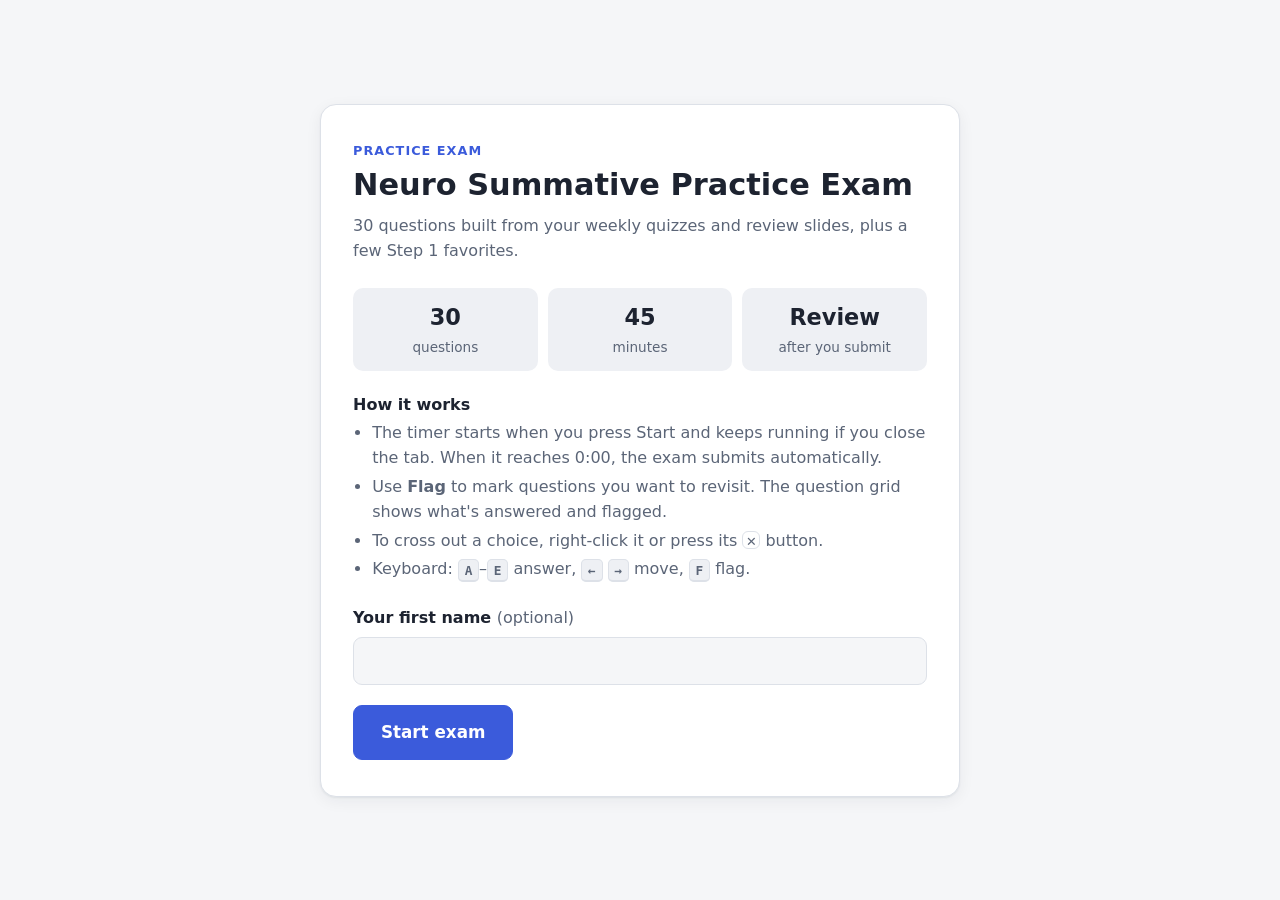
==== index.html @ 589f11c6 "First version of the neuro practice exam" ====
<!doctype html>
<html lang="en">
<head>
  <meta charset="utf-8">
  <meta name="viewport" content="width=device-width, initial-scale=1">
  <title>Neuro Practice Exam</title>
  <meta name="robots" content="noindex">
  <link rel="icon" href="data:image/svg+xml,<svg xmlns='http://www.w3.org/2000/svg' viewBox='0 0 100 100'><text y='.9em' font-size='90'>🧠</text></svg>">
  <link rel="stylesheet" href="css/styles.css">
</head>
<body>
  <main id="app">

    <!-- Start screen -->
    <section id="screen-start" class="screen start" hidden>
      <div class="start-card">
        <p class="eyebrow">Practice exam</p>
        <h1 id="exam-title"></h1>
        <p id="exam-subtitle" class="lede"></p>

        <ul class="facts">
          <li><strong id="fact-count"></strong><span>questions</span></li>
          <li><strong id="fact-time"></strong><span>minutes</span></li>
          <li><strong>Review</strong><span>after you submit</span></li>
        </ul>

        <div class="tips">
          <h2>How it works</h2>
          <ul>
            <li>The timer starts when you press Start and keeps running if you close the tab. When it reaches 0:00, the exam submits automatically.</li>
            <li>Use <strong>Flag</strong> to mark questions you want to revisit. The question grid shows what's answered and flagged.</li>
            <li>To cross out a choice, right-click it or press its <span class="inline-x">✕</span> button.</li>
            <li>Keyboard: <kbd>A</kbd>–<kbd>E</kbd> answer, <kbd>←</kbd> <kbd>→</kbd> move, <kbd>F</kbd> flag.</li>
          </ul>
        </div>

        <label class="name-field" id="name-field">
          <span>Your first name <em>(optional)</em></span>
          <input id="name-input" type="text" autocomplete="given-name" maxlength="40">
        </label>

        <p id="resume-note" class="resume-note" hidden></p>
        <button id="start-btn" class="btn primary large" type="button">Start exam</button>
      </div>
    </section>

    <!-- Exam screen -->
    <section id="screen-exam" class="screen exam" hidden>
      <header class="exam-bar">
        <div class="bar-left">
          <button id="nav-toggle" class="btn ghost nav-toggle" type="button" aria-expanded="false" aria-controls="navigator">
            <span aria-hidden="true">▦</span> Questions
          </button>
        </div>
        <div id="timer" class="timer" role="timer" aria-label="Time remaining">45:00</div>
        <div class="bar-right">
          <button id="flag-btn" class="btn ghost flag-btn" type="button" aria-pressed="false">
            <span aria-hidden="true">⚑</span> <span class="flag-label">Flag</span>
          </button>
          <button id="submit-btn" class="btn primary" type="button">Submit</button>
        </div>
      </header>

      <div class="exam-body">
        <article id="question" class="question-card" aria-live="polite"></article>
        <aside id="navigator" class="navigator" aria-label="Question navigator">
          <h2>Questions</h2>
          <div id="nav-grid" class="nav-grid"></div>
          <ul class="legend">
            <li><span class="swatch answered"></span>Answered</li>
            <li><span class="swatch"></span>Unanswered</li>
            <li><span class="swatch flagged"></span>Flagged</li>
          </ul>
        </aside>
      </div>

      <footer class="exam-footer">
        <button id="prev-btn" class="btn" type="button">← Previous</button>
        <button id="next-btn" class="btn" type="button">Next →</button>
      </footer>
    </section>

    <!-- Results screen -->
    <section id="screen-results" class="screen results" hidden></section>
  </main>

  <dialog id="submit-dialog" class="dialog">
    <h2>Submit your exam?</h2>
    <p id="submit-summary"></p>
    <div class="dialog-actions">
      <button id="cancel-submit" class="btn" type="button">Keep working</button>
      <button id="confirm-submit" class="btn primary" type="button">Submit exam</button>
    </div>
  </dialog>

  <dialog id="restart-dialog" class="dialog">
    <h2>Start over?</h2>
    <p>This clears your answers and results on this device so the exam can be taken again.</p>
    <div class="dialog-actions">
      <button id="cancel-restart" class="btn" type="button">Cancel</button>
      <button id="confirm-restart" class="btn danger" type="button">Start over</button>
    </div>
  </dialog>

  <script src="js/config.js"></script>
  <script src="js/questions.js"></script>
  <script src="js/app.js"></script>
</body>
</html>
---- css/styles.css ----
/* ---------- Theme tokens ---------- */
:root {
  --bg: #f5f6f8;
  --surface: #ffffff;
  --surface-2: #eef0f4;
  --text: #1d2330;
  --muted: #5b6577;
  --border: #dde1e8;
  --accent: #3b5bdb;
  --accent-text: #ffffff;
  --accent-soft: #e7ecff;
  --correct: #2b8a3e;
  --correct-soft: #e6f4ea;
  --wrong: #c92a2a;
  --wrong-soft: #fdecec;
  --flag: #e8590c;
  --flag-soft: #fff1e6;
  --warn: #e67700;
  --shadow: 0 1px 2px rgba(20, 30, 50, .06), 0 4px 16px rgba(20, 30, 50, .06);
  --radius: 12px;
  color-scheme: light;
}

@media (prefers-color-scheme: dark) {
  :root:not([data-theme="light"]) {
    --bg: #11141a;
    --surface: #1a1e26;
    --surface-2: #232834;
    --text: #e6e9ef;
    --muted: #9aa4b2;
    --border: #2d3442;
    --accent: #7b93ff;
    --accent-text: #0e1220;
    --accent-soft: #232c4d;
    --correct: #5ccf72;
    --correct-soft: #1b3324;
    --wrong: #ff7b7b;
    --wrong-soft: #3a1f22;
    --flag: #ffa94d;
    --flag-soft: #3a2a1a;
    --warn: #ffc078;
    --shadow: 0 1px 2px rgba(0, 0, 0, .3), 0 4px 16px rgba(0, 0, 0, .25);
    color-scheme: dark;
  }
}

/* ---------- Base ---------- */
* { box-sizing: border-box; }
html { -webkit-text-size-adjust: 100%; }
body {
  margin: 0;
  background: var(--bg);
  color: var(--text);
  font: 16px/1.55 system-ui, -apple-system, "Segoe UI", Roboto, "Helvetica Neue", Arial, sans-serif;
}
h1, h2, h3 { line-height: 1.25; margin: 0; }
button { font: inherit; color: inherit; }
kbd {
  font: 600 .8em/1 ui-monospace, "SFMono-Regular", Consolas, monospace;
  padding: .2em .45em;
  border: 1px solid var(--border);
  border-bottom-width: 2px;
  border-radius: 5px;
  background: var(--surface-2);
}
[hidden] { display: none !important; }

.btn {
  display: inline-flex;
  align-items: center;
  justify-content: center;
  gap: .4em;
  padding: .55em 1em;
  border: 1px solid var(--border);
  border-radius: 9px;
  background: var(--surface);
  cursor: pointer;
  font-weight: 600;
  transition: background .15s, border-color .15s;
}
.btn:hover { background: var(--surface-2); }
.btn:disabled { opacity: .45; cursor: default; }
.btn:focus-visible, .choice:focus-visible, .strike-btn:focus-visible, .nav-grid button:focus-visible {
  outline: 3px solid var(--accent);
  outline-offset: 2px;
}
.btn.primary { background: var(--accent); border-color: var(--accent); color: var(--accent-text); }
.btn.primary:hover { filter: brightness(1.08); }
.btn.danger { background: var(--wrong); border-color: var(--wrong); color: #fff; }
.btn.ghost { background: transparent; }
.btn.large { padding: .8em 1.6em; font-size: 1.05rem; }

/* ---------- Start screen ---------- */
.start {
  min-height: 100vh;
  display: grid;
  place-items: center;
  padding: 32px 16px;
}
.start-card {
  width: min(640px, 100%);
  background: var(--surface);
  border: 1px solid var(--border);
  border-radius: 16px;
  box-shadow: var(--shadow);
  padding: 36px 32px;
}
.eyebrow {
  margin: 0 0 6px;
  color: var(--accent);
  font-weight: 700;
  font-size: .8rem;
  letter-spacing: .08em;
  text-transform: uppercase;
}
.start h1 { font-size: 1.9rem; }
.lede { color: var(--muted); margin: 10px 0 24px; }
.facts {
  list-style: none;
  padding: 0;
  margin: 0 0 24px;
  display: grid;
  grid-template-columns: repeat(3, 1fr);
  gap: 10px;
}
.facts li {
  background: var(--surface-2);
  border-radius: 10px;
  padding: 12px;
  text-align: center;
}
.facts strong { display: block; font-size: 1.4rem; }
.facts span { color: var(--muted); font-size: .85rem; }
.tips h2 { font-size: 1rem; margin-bottom: 6px; }
.tips ul { margin: 0 0 24px; padding-left: 1.2em; color: var(--muted); }
.tips li { margin: 4px 0; }
.inline-x {
  display: inline-grid;
  place-items: center;
  width: 1.4em;
  height: 1.4em;
  border: 1px solid var(--border);
  border-radius: 6px;
  font-size: .8em;
}
.name-field { display: block; margin-bottom: 20px; }
.name-field span { display: block; font-weight: 600; margin-bottom: 6px; }
.name-field em { color: var(--muted); font-weight: 400; font-style: normal; }
.name-field input {
  width: 100%;
  padding: .65em .8em;
  font: inherit;
  color: var(--text);
  background: var(--bg);
  border: 1px solid var(--border);
  border-radius: 9px;
}
.name-field input:focus { outline: 2px solid var(--accent); border-color: transparent; }
.resume-note {
  background: var(--accent-soft);
  border-radius: 9px;
  padding: 10px 14px;
  margin: 0 0 16px;
}

/* ---------- Exam screen ---------- */
.exam { min-height: 100vh; display: flex; flex-direction: column; }
.exam-bar {
  position: sticky;
  top: 0;
  z-index: 20;
  display: grid;
  grid-template-columns: 1fr auto 1fr;
  align-items: center;
  gap: 12px;
  padding: 10px 20px;
  background: var(--surface);
  border-bottom: 1px solid var(--border);
}
.bar-left, .bar-right { display: flex; align-items: center; gap: 8px; }
.bar-right { justify-content: flex-end; }
.q-number {
  display: flex;
  align-items: center;
  gap: 4px;
  margin: 0 0 16px;
  padding-bottom: 12px;
  border-bottom: 1px solid var(--border);
  font-size: 1.15rem;
  font-weight: 700;
}
.q-number span { color: var(--muted); font-weight: 500; }
.q-number .tag { margin-left: 8px; }
.timer {
  font: 700 1.35rem/1 ui-monospace, "SFMono-Regular", Consolas, monospace;
  font-variant-numeric: tabular-nums;
  padding: .35em .7em;
  border-radius: 8px;
  background: var(--surface-2);
}
.timer.warn { color: var(--warn); background: var(--flag-soft); }
.timer.danger { color: #fff; background: var(--wrong); }
.flag-btn[aria-pressed="true"] { color: var(--flag); border-color: var(--flag); background: var(--flag-soft); }
.nav-toggle { display: none; }

.exam-body {
  flex: 1;
  width: 100%;
  max-width: 1180px;
  margin: 0 auto;
  padding: 24px 20px 96px;
  display: grid;
  grid-template-columns: minmax(0, 1fr) 232px;
  gap: 24px;
  align-items: start;
}
.question-card {
  background: var(--surface);
  border: 1px solid var(--border);
  border-radius: var(--radius);
  box-shadow: var(--shadow);
  padding: 28px 32px;
}
.stem p { margin: 0 0 14px; font-size: 1.05rem; line-height: 1.65; max-width: 72ch; }
.stem .lead-in { font-weight: 700; margin-top: 18px; }
.figure { margin: 18px 0; }
.figure img {
  display: block;
  max-width: 100%;
  height: auto;
  border: 1px solid var(--border);
  border-radius: 10px;
}
.figure figcaption { color: var(--muted); font-size: .85rem; margin-top: 6px; }

.choices { list-style: none; margin: 18px 0 0; padding: 0; display: grid; gap: 10px; }
.choice-row { display: flex; gap: 8px; align-items: stretch; }
.choice {
  flex: 1;
  display: flex;
  gap: 12px;
  align-items: flex-start;
  text-align: left;
  padding: 12px 14px;
  background: var(--surface);
  border: 1.5px solid var(--border);
  border-radius: 10px;
  cursor: pointer;
  line-height: 1.45;
  transition: border-color .12s, background .12s;
}
.choice:hover { border-color: var(--accent); }
.choice .letter {
  flex: none;
  display: grid;
  place-items: center;
  width: 28px;
  height: 28px;
  border-radius: 50%;
  border: 1.5px solid var(--border);
  font-weight: 700;
  font-size: .9rem;
}
.choice .text { padding-top: 2px; }
.choice[aria-pressed="true"] { border-color: var(--accent); background: var(--accent-soft); }
.choice[aria-pressed="true"] .letter { background: var(--accent); border-color: var(--accent); color: var(--accent-text); }
.choice-row.struck .choice { opacity: .5; }
.choice-row.struck .choice .text { text-decoration: line-through; text-decoration-thickness: 2px; }
.strike-btn {
  flex: none;
  width: 40px;
  border: 1px solid var(--border);
  border-radius: 10px;
  background: transparent;
  color: var(--muted);
  cursor: pointer;
  font-size: .95rem;
}
.strike-btn:hover { background: var(--surface-2); color: var(--text); }
.strike-btn[aria-pressed="true"] { background: var(--surface-2); color: var(--text); }

.navigator {
  position: sticky;
  top: 80px;
  background: var(--surface);
  border: 1px solid var(--border);
  border-radius: var(--radius);
  padding: 16px;
}
.navigator h2 { font-size: .95rem; margin-bottom: 12px; }
.nav-grid { display: grid; grid-template-columns: repeat(5, 1fr); gap: 6px; }
.nav-grid button {
  position: relative;
  aspect-ratio: 1;
  border: 1.5px solid var(--border);
  border-radius: 8px;
  background: var(--surface);
  font-weight: 600;
  font-size: .85rem;
  cursor: pointer;
  font-variant-numeric: tabular-nums;
}
.nav-grid button.answered { background: var(--accent-soft); border-color: var(--accent-soft); }
.nav-grid button.current { border-color: var(--accent); box-shadow: 0 0 0 2px var(--accent) inset; }
.nav-grid button.flagged::after {
  content: "";
  position: absolute;
  top: 3px;
  right: 3px;
  width: 7px;
  height: 7px;
  border-radius: 50%;
  background: var(--flag);
}
.legend { list-style: none; padding: 0; margin: 14px 0 0; display: grid; gap: 4px; font-size: .8rem; color: var(--muted); }
.legend li { display: flex; align-items: center; gap: 8px; }
.swatch { position: relative; width: 14px; height: 14px; border-radius: 4px; border: 1.5px solid var(--border); background: var(--surface); }
.swatch.answered { background: var(--accent-soft); border-color: var(--accent-soft); }
.swatch.flagged::after { content: ""; position: absolute; top: 2px; right: 2px; width: 6px; height: 6px; border-radius: 50%; background: var(--flag); }

.exam-footer {
  position: fixed;
  left: 0;
  right: 0;
  bottom: 0;
  z-index: 20;
  display: flex;
  justify-content: space-between;
  gap: 12px;
  padding: 12px 20px;
  background: var(--surface);
  border-top: 1px solid var(--border);
}
.exam-footer .btn { min-width: 130px; }

/* ---------- Dialogs ---------- */
.dialog {
  width: min(440px, calc(100vw - 32px));
  border: 1px solid var(--border);
  border-radius: 14px;
  background: var(--surface);
  color: var(--text);
  box-shadow: var(--shadow);
  padding: 24px;
}
.dialog::backdrop { background: rgba(10, 14, 22, .45); }
.dialog h2 { font-size: 1.2rem; margin-bottom: 8px; }
.dialog p { color: var(--muted); margin: 0 0 20px; }
.dialog-actions { display: flex; justify-content: flex-end; gap: 10px; flex-wrap: wrap; }

/* ---------- Results ---------- */
.results { max-width: 920px; margin: 0 auto; padding: 32px 20px 64px; }
.results-head {
  background: var(--surface);
  border: 1px solid var(--border);
  border-radius: 16px;
  box-shadow: var(--shadow);
  padding: 28px 32px;
  display: grid;
  grid-template-columns: auto 1fr;
  gap: 28px;
  align-items: center;
}
.score-ring {
  --pct: 0;
  width: 148px;
  height: 148px;
  border-radius: 50%;
  display: grid;
  place-items: center;
  background: conic-gradient(var(--accent) calc(var(--pct) * 1%), var(--surface-2) 0);
}
.score-ring > div {
  width: 118px;
  height: 118px;
  border-radius: 50%;
  background: var(--surface);
  display: grid;
  place-items: center;
  text-align: center;
}
.score-ring strong { display: block; font-size: 2rem; line-height: 1; }
.score-ring span { color: var(--muted); font-size: .85rem; }
.results-head h1 { font-size: 1.6rem; margin-bottom: 6px; }
.results-head .verdict { color: var(--muted); margin: 0 0 14px; }
.goal-bar { position: relative; height: 10px; border-radius: 99px; background: var(--surface-2); margin: 6px 0 4px; }
.goal-bar .fill { position: absolute; inset: 0 auto 0 0; border-radius: 99px; background: var(--accent); }
.goal-bar .goal { position: absolute; top: -4px; bottom: -4px; width: 2px; background: var(--text); }
.goal-caption { font-size: .8rem; color: var(--muted); }
.save-status { margin: 12px 0 0; font-size: .85rem; color: var(--muted); }
.save-status.ok { color: var(--correct); }
.save-status.err { color: var(--wrong); }

.stat-row { display: grid; grid-template-columns: repeat(4, 1fr); gap: 12px; margin: 16px 0; }
.stat {
  background: var(--surface);
  border: 1px solid var(--border);
  border-radius: var(--radius);
  padding: 14px 16px;
}
.stat strong { display: block; font-size: 1.3rem; font-variant-numeric: tabular-nums; }
.stat span { color: var(--muted); font-size: .8rem; }

.panel {
  background: var(--surface);
  border: 1px solid var(--border);
  border-radius: var(--radius);
  padding: 22px 24px;
  margin: 16px 0;
}
.panel > h2 { font-size: 1.1rem; margin-bottom: 4px; }
.panel > .sub { color: var(--muted); font-size: .9rem; margin: 0 0 16px; }

.topic-list { list-style: none; margin: 0; padding: 0; display: grid; gap: 12px; }
.topic-row { display: grid; grid-template-columns: minmax(150px, 230px) 1fr 52px; gap: 14px; align-items: center; font-size: .92rem; }
.topic-row .bar { height: 10px; border-radius: 99px; background: var(--surface-2); overflow: hidden; }
.topic-row .bar div { height: 100%; border-radius: 99px; }
.topic-row .bar .good { background: var(--correct); }
.topic-row .bar .mid { background: var(--warn); }
.topic-row .bar .low { background: var(--wrong); }
.topic-row .count { text-align: right; font-variant-numeric: tabular-nums; color: var(--muted); }
.source-split { margin: 16px 0 0; color: var(--muted); font-size: .88rem; }

.slow-list { margin: 0; padding-left: 1.2em; }
.slow-list li { margin: 3px 0; }
.link-btn { background: none; border: 0; padding: 0; color: var(--accent); font-weight: 600; cursor: pointer; text-decoration: underline; text-underline-offset: 2px; }

.review-tools { display: flex; flex-wrap: wrap; gap: 8px; align-items: center; margin-bottom: 16px; }
.chip {
  border: 1px solid var(--border);
  background: var(--surface);
  border-radius: 99px;
  padding: .35em .9em;
  font-size: .88rem;
  font-weight: 600;
  cursor: pointer;
}
.chip[aria-pressed="true"] { background: var(--text); color: var(--bg); border-color: var(--text); }
.review-tools select {
  font: inherit;
  font-size: .88rem;
  color: var(--text);
  background: var(--surface);
  border: 1px solid var(--border);
  border-radius: 99px;
  padding: .35em .8em;
}
.review-tools .spacer { flex: 1; }

.review-list { display: grid; gap: 10px; }
.review-item {
  border: 1px solid var(--border);
  border-left: 4px solid var(--border);
  border-radius: 10px;
  background: var(--surface);
}
.review-item.is-right { border-left-color: var(--correct); }
.review-item.is-wrong { border-left-color: var(--wrong); }
.review-item > summary {
  list-style: none;
  cursor: pointer;
  padding: 12px 16px;
  display: grid;
  grid-template-columns: auto 1fr auto;
  gap: 12px;
  align-items: center;
}
.review-item > summary::-webkit-details-marker { display: none; }
.review-item > summary .mark {
  width: 26px;
  height: 26px;
  border-radius: 50%;
  display: grid;
  place-items: center;
  font-weight: 800;
  font-size: .85rem;
}
.review-item.is-right .mark { background: var(--correct-soft); color: var(--correct); }
.review-item.is-wrong .mark { background: var(--wrong-soft); color: var(--wrong); }
.review-item .sum-main { min-width: 0; }
.review-item .sum-title { font-weight: 700; }
.review-item .sum-snippet { color: var(--muted); font-size: .88rem; white-space: nowrap; overflow: hidden; text-overflow: ellipsis; }
.review-item .sum-meta { display: flex; gap: 8px; align-items: center; color: var(--muted); font-size: .82rem; white-space: nowrap; }
.tag {
  display: inline-block;
  padding: .1em .55em;
  border-radius: 99px;
  font-size: .75rem;
  font-weight: 700;
  background: var(--surface-2);
  color: var(--muted);
}
.tag.flag { background: var(--flag-soft); color: var(--flag); }
.tag.step1 { background: var(--accent-soft); color: var(--accent); }
.review-body { padding: 4px 20px 20px; border-top: 1px solid var(--border); }
.review-body .stem { margin-top: 16px; }

.review-choices { list-style: none; margin: 14px 0 0; padding: 0; display: grid; gap: 8px; }
.review-choices li {
  border: 1.5px solid var(--border);
  border-radius: 10px;
  padding: 10px 14px;
}
.review-choices li.correct { border-color: var(--correct); background: var(--correct-soft); }
.review-choices li.picked-wrong { border-color: var(--wrong); background: var(--wrong-soft); }
.review-choices .rc-head { display: flex; gap: 10px; align-items: baseline; flex-wrap: wrap; font-weight: 600; }
.review-choices .rc-letter { font-weight: 800; }
.review-choices .rc-tag { font-size: .72rem; font-weight: 800; letter-spacing: .04em; text-transform: uppercase; }
.review-choices li.correct .rc-tag { color: var(--correct); }
.review-choices li.picked-wrong .rc-tag { color: var(--wrong); }
.review-choices .why { margin: 6px 0 0; color: var(--muted); font-size: .92rem; }
.explain { margin: 18px 0 0; }
.explain h3 { font-size: .95rem; margin-bottom: 4px; }
.explain p { margin: 0; }
.takeaway {
  margin: 14px 0 0;
  padding: 12px 14px;
  border-radius: 10px;
  background: var(--accent-soft);
}
.takeaway strong { color: var(--accent); }
.unanswered-note { color: var(--wrong); font-weight: 600; margin: 14px 0 0; }

.closing-note {
  margin: 28px 0 8px;
  text-align: center;
  font-size: 1.15rem;
  font-weight: 600;
}
.closing-note span { display: block; font-size: 1.8rem; margin-bottom: 4px; }
.restart { text-align: center; margin-top: 24px; }
.restart .link-btn { color: var(--muted); font-weight: 500; font-size: .85rem; }

/* ---------- Narrow screens ---------- */
@media (max-width: 860px) {
  .exam-body { grid-template-columns: minmax(0, 1fr); padding: 16px 16px 96px; }
  .nav-toggle { display: inline-flex; }
  .navigator {
    display: none;
    position: fixed;
    top: 62px;
    left: 16px;
    right: 16px;
    z-index: 30;
    box-shadow: var(--shadow);
  }
  .navigator.open { display: block; }
  .nav-grid { grid-template-columns: repeat(6, 1fr); }
}

@media (max-width: 560px) {
  .start-card { padding: 26px 20px; }
  .start h1 { font-size: 1.5rem; }
  .exam-bar { padding: 8px 12px; gap: 8px; }
  .exam-bar .btn { padding: .5em .7em; }
  .flag-btn .flag-label { display: none; }
  .timer { font-size: 1.1rem; }
  .question-card { padding: 20px 18px; }
  .stem p { font-size: 1rem; }
  .exam-footer { padding: 10px 12px; }
  .exam-footer .btn { min-width: 0; flex: 1; }
  .results { padding: 20px 16px 48px; }
  .results-head { grid-template-columns: 1fr; justify-items: center; text-align: center; padding: 24px 20px; }
  .stat-row { grid-template-columns: repeat(2, 1fr); }
  .topic-row { grid-template-columns: 1fr 52px; }
  .topic-row .bar { grid-column: 1 / -1; grid-row: 2; }
  .review-item > summary { grid-template-columns: auto 1fr; }
  .review-item .sum-meta { grid-column: 2; }
  .panel { padding: 18px 16px; }
}
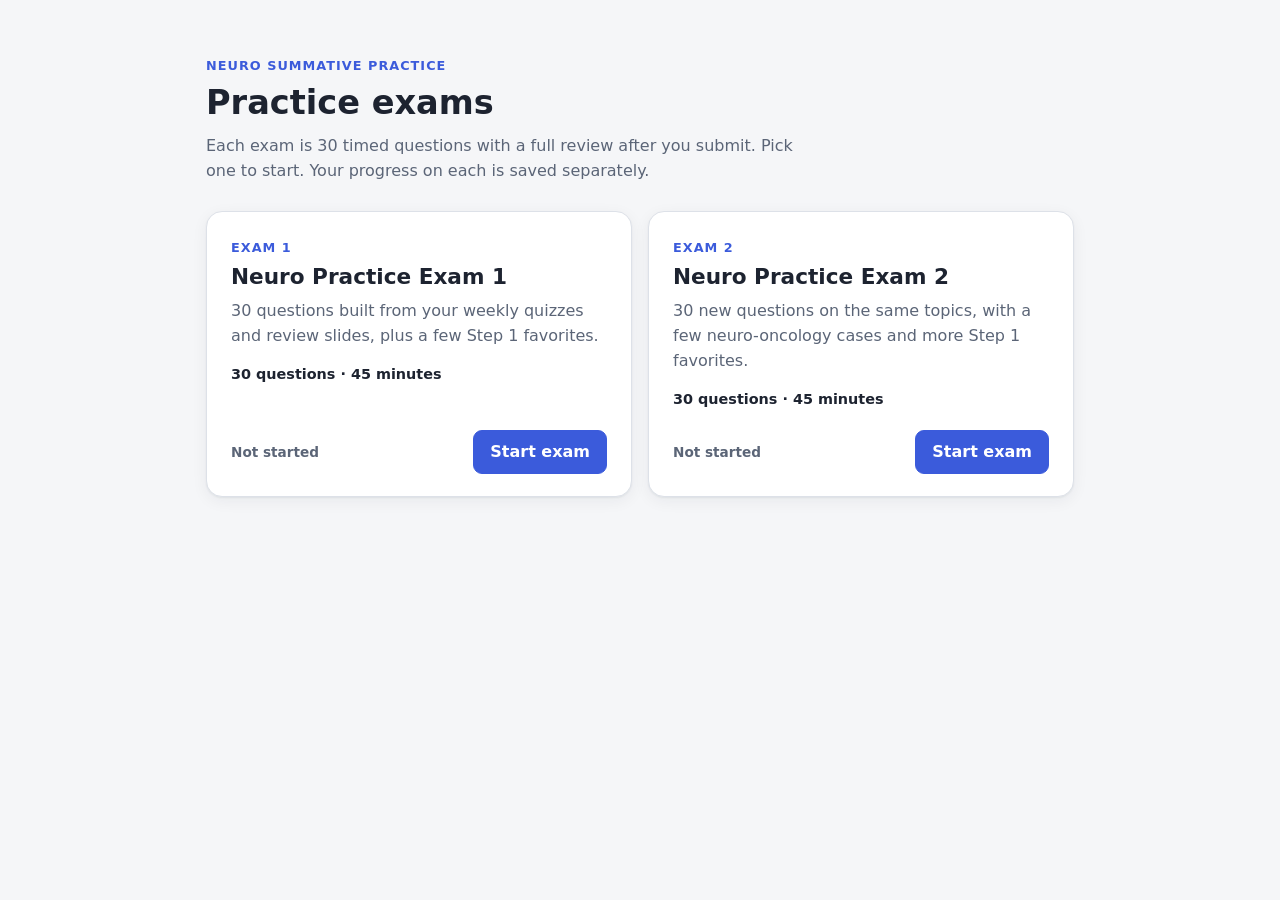
==== commit 9c191d34: "Add a homepage with two practice exams" ====
--- a/index.html
+++ b/index.html
@@ -3,107 +3,24 @@
 <head>
   <meta charset="utf-8">
   <meta name="viewport" content="width=device-width, initial-scale=1">
-  <title>Neuro Practice Exam</title>
+  <title>Neuro Practice Exams</title>
   <meta name="robots" content="noindex">
   <link rel="icon" href="data:image/svg+xml,<svg xmlns='http://www.w3.org/2000/svg' viewBox='0 0 100 100'><text y='.9em' font-size='90'>🧠</text></svg>">
   <link rel="stylesheet" href="css/styles.css">
 </head>
 <body>
-  <main id="app">
+  <main class="home">
+    <header class="home-head">
+      <p class="eyebrow">Neuro summative practice</p>
+      <h1>Practice exams</h1>
+      <p class="lede">Each exam is 30 timed questions with a full review after you submit. Pick one to start. Your progress on each is saved separately.</p>
+    </header>
 
-    <!-- Start screen -->
-    <section id="screen-start" class="screen start" hidden>
-      <div class="start-card">
-        <p class="eyebrow">Practice exam</p>
-        <h1 id="exam-title"></h1>
-        <p id="exam-subtitle" class="lede"></p>
-
-        <ul class="facts">
-          <li><strong id="fact-count"></strong><span>questions</span></li>
-          <li><strong id="fact-time"></strong><span>minutes</span></li>
-          <li><strong>Review</strong><span>after you submit</span></li>
-        </ul>
-
-        <div class="tips">
-          <h2>How it works</h2>
-          <ul>
-            <li>The timer starts when you press Start and keeps running if you close the tab. When it reaches 0:00, the exam submits automatically.</li>
-            <li>Use <strong>Flag</strong> to mark questions you want to revisit. The question grid shows what's answered and flagged.</li>
-            <li>To cross out a choice, right-click it or press its <span class="inline-x">✕</span> button.</li>
-            <li>Keyboard: <kbd>A</kbd>–<kbd>E</kbd> answer, <kbd>←</kbd> <kbd>→</kbd> move, <kbd>F</kbd> flag.</li>
-          </ul>
-        </div>
-
-        <label class="name-field" id="name-field">
-          <span>Your first name <em>(optional)</em></span>
-          <input id="name-input" type="text" autocomplete="given-name" maxlength="40">
-        </label>
-
-        <p id="resume-note" class="resume-note" hidden></p>
-        <button id="start-btn" class="btn primary large" type="button">Start exam</button>
-      </div>
-    </section>
-
-    <!-- Exam screen -->
-    <section id="screen-exam" class="screen exam" hidden>
-      <header class="exam-bar">
-        <div class="bar-left">
-          <button id="nav-toggle" class="btn ghost nav-toggle" type="button" aria-expanded="false" aria-controls="navigator">
-            <span aria-hidden="true">▦</span> Questions
-          </button>
-        </div>
-        <div id="timer" class="timer" role="timer" aria-label="Time remaining">45:00</div>
-        <div class="bar-right">
-          <button id="flag-btn" class="btn ghost flag-btn" type="button" aria-pressed="false">
-            <span aria-hidden="true">⚑</span> <span class="flag-label">Flag</span>
-          </button>
-          <button id="submit-btn" class="btn primary" type="button">Submit</button>
-        </div>
-      </header>
-
-      <div class="exam-body">
-        <article id="question" class="question-card" aria-live="polite"></article>
-        <aside id="navigator" class="navigator" aria-label="Question navigator">
-          <h2>Questions</h2>
-          <div id="nav-grid" class="nav-grid"></div>
-          <ul class="legend">
-            <li><span class="swatch answered"></span>Answered</li>
-            <li><span class="swatch"></span>Unanswered</li>
-            <li><span class="swatch flagged"></span>Flagged</li>
-          </ul>
-        </aside>
-      </div>
-
-      <footer class="exam-footer">
-        <button id="prev-btn" class="btn" type="button">← Previous</button>
-        <button id="next-btn" class="btn" type="button">Next →</button>
-      </footer>
-    </section>
-
-    <!-- Results screen -->
-    <section id="screen-results" class="screen results" hidden></section>
+    <ul id="exam-cards" class="exam-cards" aria-label="Practice exams"></ul>
   </main>
 
-  <dialog id="submit-dialog" class="dialog">
-    <h2>Submit your exam?</h2>
-    <p id="submit-summary"></p>
-    <div class="dialog-actions">
-      <button id="cancel-submit" class="btn" type="button">Keep working</button>
-      <button id="confirm-submit" class="btn primary" type="button">Submit exam</button>
-    </div>
-  </dialog>
-
-  <dialog id="restart-dialog" class="dialog">
-    <h2>Start over?</h2>
-    <p>This clears your answers and results on this device so the exam can be taken again.</p>
-    <div class="dialog-actions">
-      <button id="cancel-restart" class="btn" type="button">Cancel</button>
-      <button id="confirm-restart" class="btn danger" type="button">Start over</button>
-    </div>
-  </dialog>
-
   <script src="js/config.js"></script>
-  <script src="js/questions.js"></script>
-  <script src="js/app.js"></script>
+  <script src="js/exams/list.js"></script>
+  <script src="js/home.js"></script>
 </body>
 </html>
--- a/css/styles.css
+++ b/css/styles.css
@@ -88,7 +88,59 @@
 .btn.primary:hover { filter: brightness(1.08); }
 .btn.danger { background: var(--wrong); border-color: var(--wrong); color: #fff; }
 .btn.ghost { background: transparent; }
+a.btn { text-decoration: none; color: var(--text); }
+a.btn.primary { color: var(--accent-text); }
 .btn.large { padding: .8em 1.6em; font-size: 1.05rem; }
+
+/* ---------- Homepage ---------- */
+.home {
+  width: min(900px, 100%);
+  margin: 0 auto;
+  padding: 56px 16px 40px;
+}
+.home-head { margin-bottom: 28px; }
+.home-head h1 { font-size: 2.1rem; }
+.home-head .lede { max-width: 60ch; margin-bottom: 0; }
+.exam-cards {
+  list-style: none;
+  padding: 0;
+  margin: 0;
+  display: grid;
+  grid-template-columns: repeat(auto-fit, minmax(280px, 1fr));
+  gap: 16px;
+}
+.exam-card {
+  display: flex;
+  flex-direction: column;
+  background: var(--surface);
+  border: 1px solid var(--border);
+  border-radius: 16px;
+  box-shadow: var(--shadow);
+  padding: 26px 24px 22px;
+}
+.exam-card h2 { font-size: 1.35rem; }
+.exam-card .lede { margin: 8px 0 14px; }
+.exam-meta { margin: 0 0 20px; font-weight: 600; font-size: .9rem; }
+.exam-card-foot {
+  margin-top: auto;
+  display: flex;
+  align-items: center;
+  justify-content: space-between;
+  gap: 12px;
+  flex-wrap: wrap;
+}
+.status { font-size: .85rem; font-weight: 600; color: var(--muted); }
+.status.progress { color: var(--warn); }
+.status.done { color: var(--correct); }
+.back-link {
+  display: inline-block;
+  margin-bottom: 18px;
+  color: var(--muted);
+  font-size: .9rem;
+  font-weight: 600;
+  text-decoration: none;
+}
+.back-link:hover { color: var(--accent); }
 
 /* ---------- Start screen ---------- */
 .start {
@@ -528,7 +580,7 @@
   font-weight: 600;
 }
 .closing-note span { display: block; font-size: 1.8rem; margin-bottom: 4px; }
-.restart { text-align: center; margin-top: 24px; }
+.restart { display: flex; flex-direction: column; align-items: center; gap: 14px; margin-top: 24px; }
 .restart .link-btn { color: var(--muted); font-weight: 500; font-size: .85rem; }
 
 /* ---------- Narrow screens ---------- */
